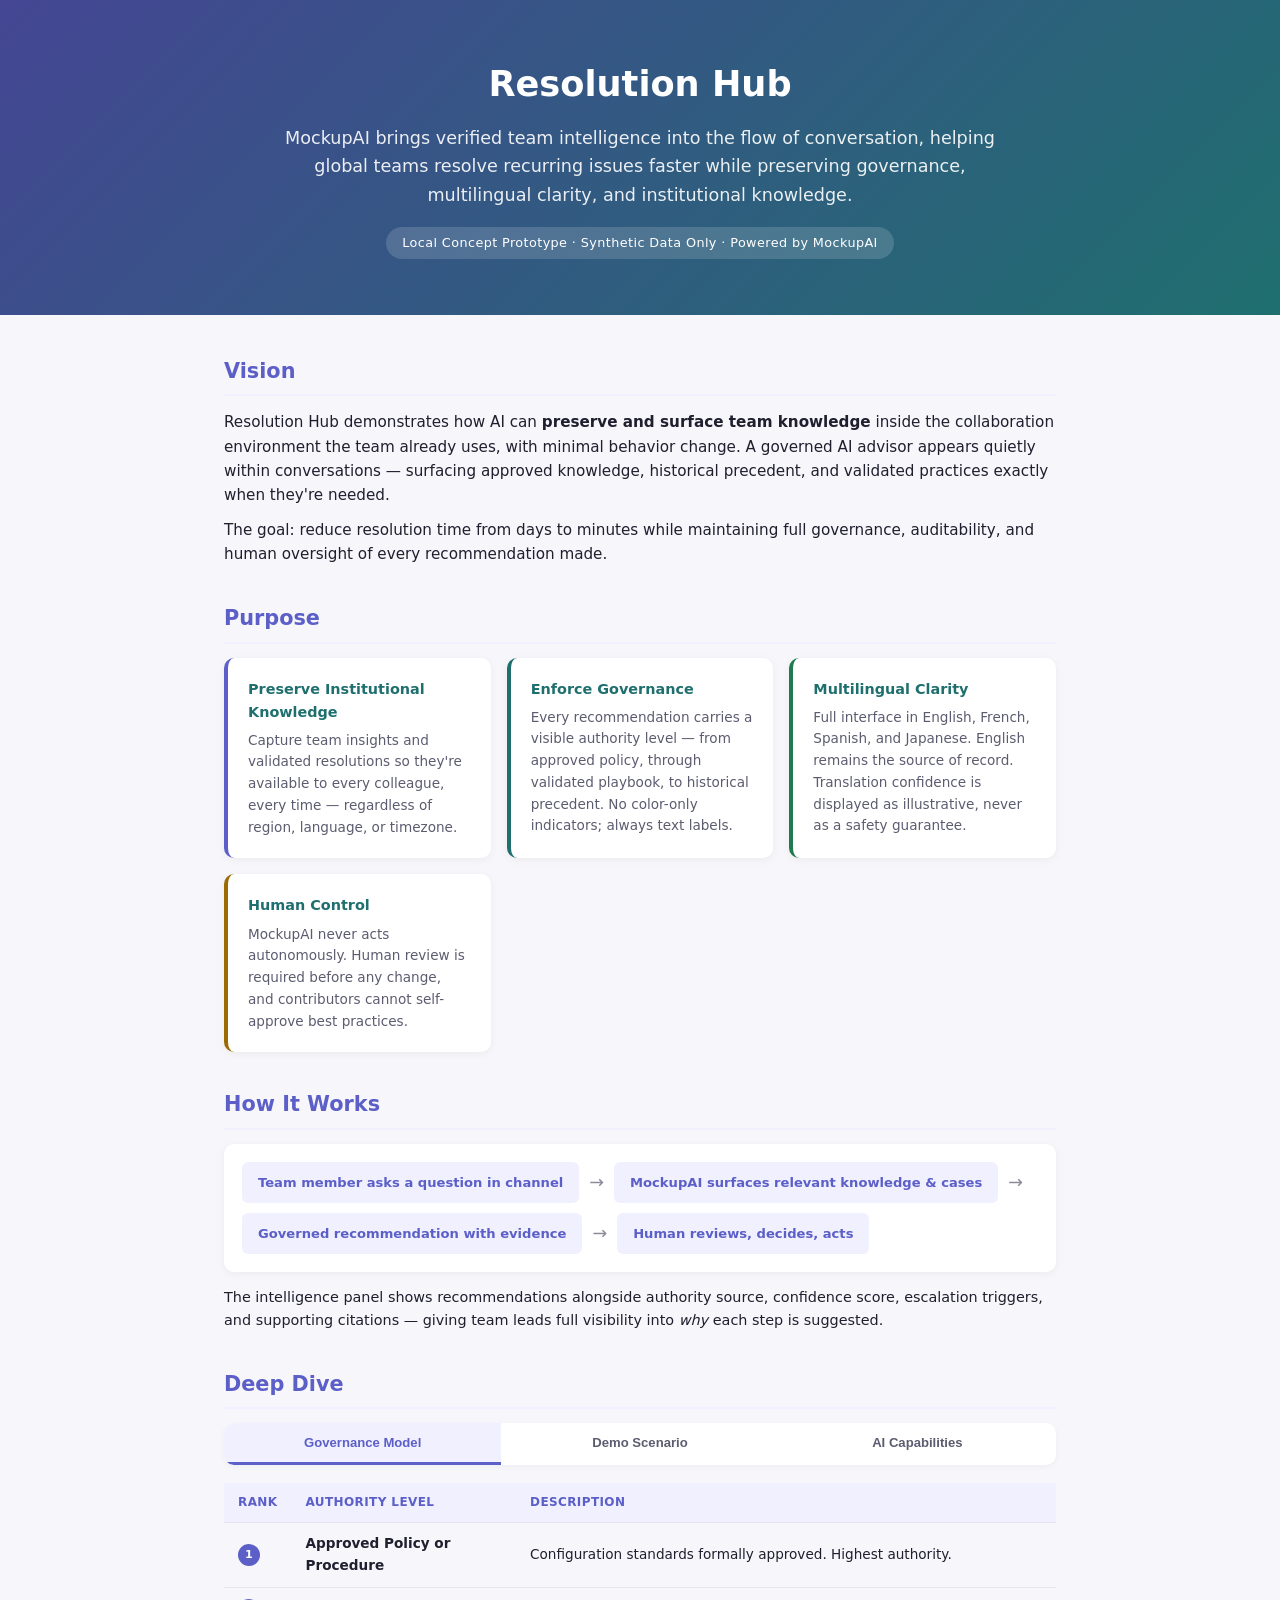
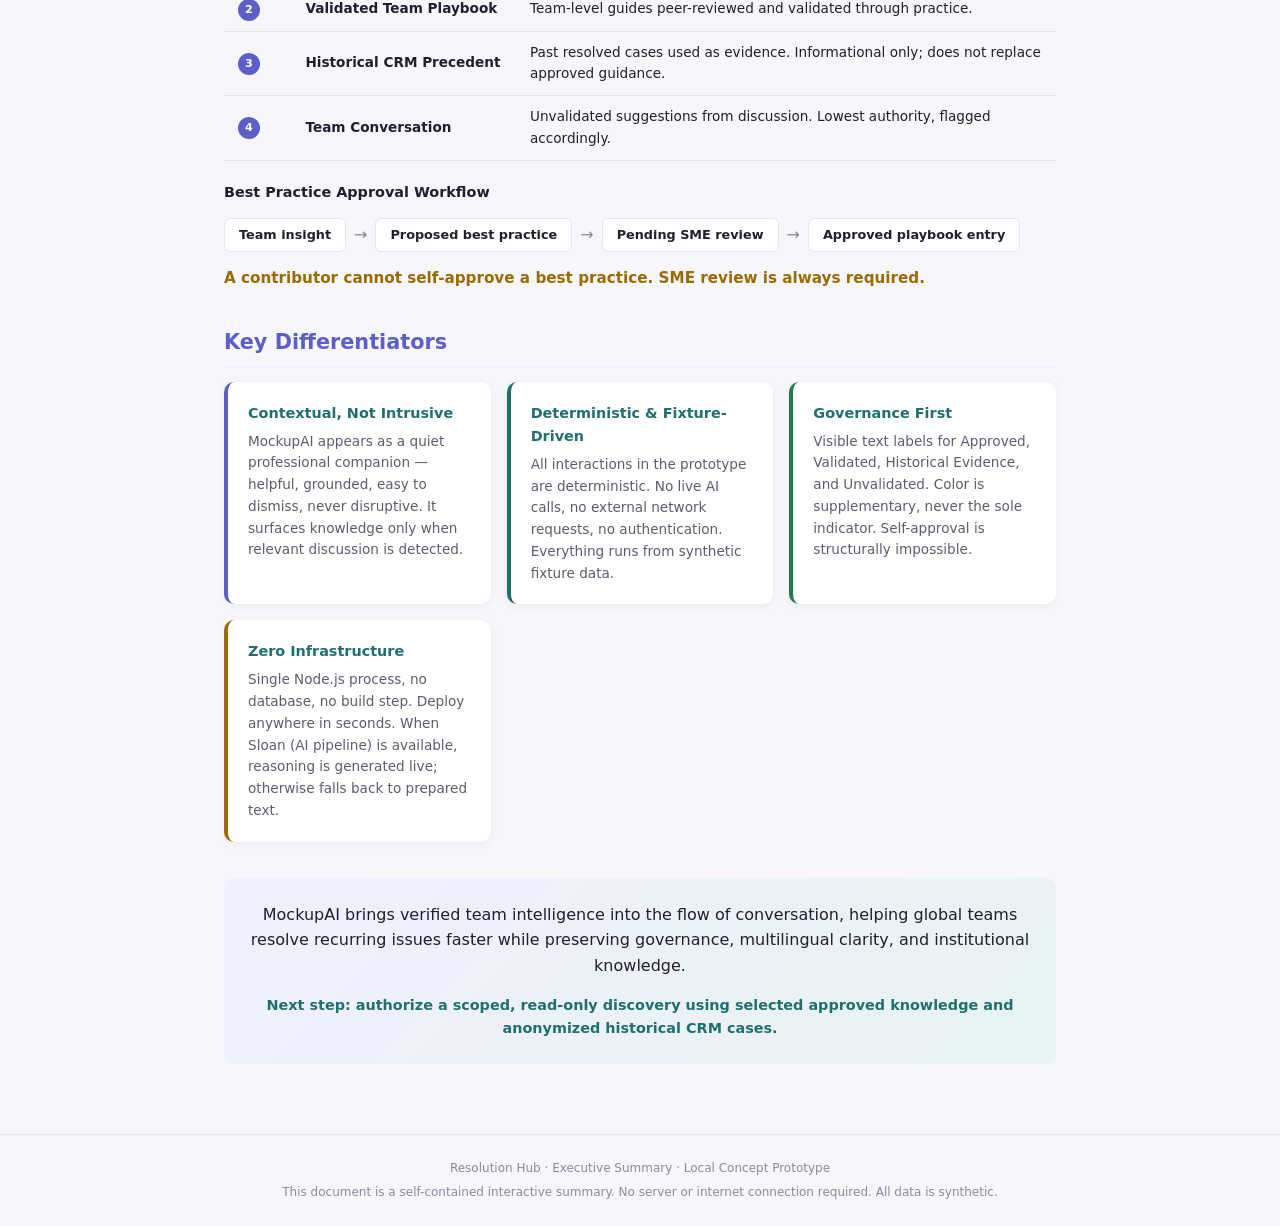
==== executive-summary.html @ 2b1a95a9 "Initial commit: Resolution Hub — MockupAI concept prototype - Travel reimbursement configuration sce" ====
<!DOCTYPE html>
<html lang="en">
<head>
  <meta charset="UTF-8" />
  <meta name="viewport" content="width=device-width, initial-scale=1.0" />
  <title>Executive Summary — Resolution Hub (MockupAI)</title>
  <style>
    :root {
      --purple: #5b5fc7;
      --purple-light: #f0f0ff;
      --teal: #1f6f6f;
      --teal-light: #e7f3f1;
      --green: #1f7a4d;
      --blue: #2f6fb0;
      --amber: #9a6b00;
      --gray: #8a8a9c;
      --bg: #f7f6fb;
      --card: #ffffff;
      --text: #1f1f2e;
      --muted: #5c5c70;
      --faint: #8a8a9c;
      --line: #e6e4ee;
      --radius: 10px;
    }
    * { box-sizing: border-box; margin: 0; padding: 0; }
    body {
      font-family: "Segoe UI", system-ui, -apple-system, sans-serif;
      background: var(--bg); color: var(--text);
      line-height: 1.6; padding: 0;
    }
    .hero {
      background: linear-gradient(135deg, #444693 0%, var(--teal) 100%);
      color: white; padding: 56px 40px; text-align: center;
    }
    .hero h1 { font-size: 2.2rem; margin-bottom: 12px; font-weight: 700; }
    .hero .subtitle { font-size: 1.1rem; opacity: .9; max-width: 720px; margin: 0 auto; }
    .hero .badge {
      display: inline-block; margin-top: 18px;
      background: rgba(255,255,255,.15); padding: 6px 16px;
      border-radius: 20px; font-size: .8rem; letter-spacing: .4px;
    }
    .container { max-width: 880px; margin: 0 auto; padding: 40px 24px; }
    .section { margin-bottom: 36px; }
    .section h2 {
      font-size: 1.3rem; color: var(--purple); margin-bottom: 14px;
      padding-bottom: 6px; border-bottom: 2px solid var(--purple-light);
    }
    .section p { margin-bottom: 10px; font-size: .95rem; }
    .cards { display: grid; grid-template-columns: repeat(auto-fit, minmax(240px, 1fr)); gap: 16px; margin-top: 14px; }
    .card {
      background: var(--card); border-radius: var(--radius); padding: 20px;
      box-shadow: 0 2px 8px rgba(0,0,0,.05); border-left: 4px solid var(--purple);
      transition: transform .2s, box-shadow .2s;
    }
    .card:hover { transform: translateY(-2px); box-shadow: 0 6px 16px rgba(0,0,0,.08); }
    .card h3 { font-size: .9rem; margin-bottom: 6px; color: var(--teal); }
    .card p { font-size: .85rem; color: var(--muted); margin: 0; }
    .card.teal { border-left-color: var(--teal); }
    .card.green { border-left-color: var(--green); }
    .card.amber { border-left-color: var(--amber); }

    .flow {
      display: flex; align-items: center; gap: 10px; flex-wrap: wrap;
      margin-top: 14px; padding: 18px; background: var(--card);
      border-radius: var(--radius); box-shadow: 0 2px 8px rgba(0,0,0,.05);
    }
    .flow-step {
      background: var(--purple-light); padding: 10px 16px; border-radius: 6px;
      font-size: .82rem; font-weight: 600; color: var(--purple); text-align: center; min-width: 100px;
    }
    .flow-arrow { font-size: 1.1rem; color: var(--faint); }

    .gov-table { width: 100%; border-collapse: collapse; margin-top: 14px; font-size: .85rem; }
    .gov-table th, .gov-table td { padding: 10px 14px; text-align: left; border-bottom: 1px solid var(--line); }
    .gov-table th { background: var(--purple-light); font-size: .75rem; text-transform: uppercase; letter-spacing: .4px; color: var(--purple); }
    .gov-table tr:hover td { background: #fafafa; }
    .rank { display: inline-block; width: 22px; height: 22px; border-radius: 50%; background: var(--purple); color: white; text-align: center; line-height: 22px; font-size: .7rem; font-weight: 700; }

    .wf-flow { display: flex; align-items: center; gap: 8px; flex-wrap: wrap; margin: 14px 0; }
    .wf-step { background: var(--card); border: 1px solid var(--line); padding: 6px 14px; border-radius: 6px; font-size: .8rem; font-weight: 600; }
    .wf-arrow { color: var(--faint); }
    .wf-note { font-size: .8rem; color: var(--amber); font-weight: 600; }

    details { margin-bottom: 10px; }
    details summary {
      cursor: pointer; font-weight: 600; color: var(--purple);
      padding: 10px 14px; background: var(--card); border-radius: var(--radius);
      box-shadow: 0 2px 6px rgba(0,0,0,.04); list-style: none;
    }
    details summary::before { content: "▸ "; }
    details[open] summary::before { content: "▾ "; }
    details .detail-body { padding: 14px; background: #fafafa; border-radius: 0 0 var(--radius) var(--radius); margin-top: -4px; font-size: .85rem; }

    .tabs { display: flex; gap: 0; margin-bottom: 18px; background: var(--card); border-radius: var(--radius); overflow: hidden; box-shadow: 0 2px 6px rgba(0,0,0,.04); }
    .tab-btn {
      flex: 1; padding: 12px; border: none; background: transparent;
      font-size: .82rem; font-weight: 600; color: var(--muted); cursor: pointer;
      border-bottom: 3px solid transparent; transition: all .2s;
    }
    .tab-btn.active { color: var(--purple); border-bottom-color: var(--purple); background: var(--purple-light); }
    .tab-btn:hover { background: #f0f0f0; }
    .tab-panel { display: none; }
    .tab-panel.active { display: block; }

    .exec-callout {
      background: linear-gradient(135deg, var(--purple-light) 0%, var(--teal-light) 100%);
      border-radius: var(--radius); padding: 24px; margin-top: 30px; text-align: center;
    }
    .exec-callout .exec-msg { font-size: 1rem; font-weight: 500; line-height: 1.6; margin-bottom: 16px; }
    .exec-callout .exec-next { font-size: .9rem; color: var(--teal); font-weight: 600; }

    .footer {
      text-align: center; padding: 24px; color: var(--faint);
      font-size: .75rem; border-top: 1px solid var(--line); margin-top: 30px;
    }
    @media (max-width: 600px) {
      .hero { padding: 36px 20px; }
      .hero h1 { font-size: 1.6rem; }
      .flow { flex-direction: column; }
      .flow-arrow { transform: rotate(90deg); }
    }
  </style>
</head>
<body>

<div class="hero">
  <h1>Resolution Hub</h1>
  <p class="subtitle">MockupAI brings verified team intelligence into the flow of conversation, helping global teams resolve recurring issues faster while preserving governance, multilingual clarity, and institutional knowledge.</p>
  <span class="badge">Local Concept Prototype · Synthetic Data Only · Powered by MockupAI</span>
</div>

<div class="container">

  <!-- Vision -->
  <div class="section">
    <h2>Vision</h2>
    <p>Resolution Hub demonstrates how AI can <strong>preserve and surface team knowledge</strong> inside the collaboration environment the team already uses, with minimal behavior change. A governed AI advisor appears quietly within conversations — surfacing approved knowledge, historical precedent, and validated practices exactly when they're needed.</p>
    <p>The goal: reduce resolution time from days to minutes while maintaining full governance, auditability, and human oversight of every recommendation made.</p>
  </div>

  <!-- Purpose -->
  <div class="section">
    <h2>Purpose</h2>
    <div class="cards">
      <div class="card">
        <h3>Preserve Institutional Knowledge</h3>
        <p>Capture team insights and validated resolutions so they're available to every colleague, every time — regardless of region, language, or timezone.</p>
      </div>
      <div class="card teal">
        <h3>Enforce Governance</h3>
        <p>Every recommendation carries a visible authority level — from approved policy, through validated playbook, to historical precedent. No color-only indicators; always text labels.</p>
      </div>
      <div class="card green">
        <h3>Multilingual Clarity</h3>
        <p>Full interface in English, French, Spanish, and Japanese. English remains the source of record. Translation confidence is displayed as illustrative, never as a safety guarantee.</p>
      </div>
      <div class="card amber">
        <h3>Human Control</h3>
        <p>MockupAI never acts autonomously. Human review is required before any change, and contributors cannot self-approve best practices.</p>
      </div>
    </div>
  </div>

  <!-- How it works -->
  <div class="section">
    <h2>How It Works</h2>
    <div class="flow">
      <div class="flow-step">Team member asks a question in channel</div>
      <span class="flow-arrow">&rarr;</span>
      <div class="flow-step">MockupAI surfaces relevant knowledge &amp; cases</div>
      <span class="flow-arrow">&rarr;</span>
      <div class="flow-step">Governed recommendation with evidence</div>
      <span class="flow-arrow">&rarr;</span>
      <div class="flow-step">Human reviews, decides, acts</div>
    </div>
    <p style="margin-top: 14px; font-size: .9rem;">The intelligence panel shows recommendations alongside authority source, confidence score, escalation triggers, and supporting citations — giving team leads full visibility into <em>why</em> each step is suggested.</p>
  </div>

  <!-- Deep dive tabs -->
  <div class="section">
    <h2>Deep Dive</h2>
    <div class="tabs">
      <button class="tab-btn active" onclick="switchTab('governance')">Governance Model</button>
      <button class="tab-btn" onclick="switchTab('scenario')">Demo Scenario</button>
      <button class="tab-btn" onclick="switchTab('capabilities')">AI Capabilities</button>
    </div>

    <div class="tab-panel active" id="panel-governance">
      <table class="gov-table">
        <thead><tr><th>Rank</th><th>Authority Level</th><th>Description</th></tr></thead>
        <tbody>
          <tr><td><span class="rank">1</span></td><td><strong>Approved Policy or Procedure</strong></td><td>Configuration standards formally approved. Highest authority.</td></tr>
          <tr><td><span class="rank">2</span></td><td><strong>Validated Team Playbook</strong></td><td>Team-level guides peer-reviewed and validated through practice.</td></tr>
          <tr><td><span class="rank">3</span></td><td><strong>Historical CRM Precedent</strong></td><td>Past resolved cases used as evidence. Informational only; does not replace approved guidance.</td></tr>
          <tr><td><span class="rank">4</span></td><td><strong>Team Conversation</strong></td><td>Unvalidated suggestions from discussion. Lowest authority, flagged accordingly.</td></tr>
        </tbody>
      </table>
      <h3 style="margin-top:20px; font-size:.9rem; color:#1f1f2e;">Best Practice Approval Workflow</h3>
      <div class="wf-flow">
        <span class="wf-step">Team insight</span><span class="wf-arrow">→</span>
        <span class="wf-step">Proposed best practice</span><span class="wf-arrow">→</span>
        <span class="wf-step">Pending SME review</span><span class="wf-arrow">→</span>
        <span class="wf-step">Approved playbook entry</span>
      </div>
      <p class="wf-note">A contributor cannot self-approve a best practice. SME review is always required.</p>
    </div>

    <div class="tab-panel" id="panel-scenario">
      <p style="margin-bottom:12px;">The prototype demonstrates a realistic <strong>international travel reimbursement configuration issue</strong>:</p>
      <details>
        <summary>Scenario: Multi-day travel producing partial-day results</summary>
        <div class="detail-body">
          <p>A consultant reports that a multi-day travel scenario is producing partial-day results when full-day results were expected. Team members respond with troubleshooting guidance: review travel-period classification, configuration hierarchy, rule precedence, interval definitions, supporting adjustment logic, and policy conditions.</p>
          <p style="margin-top:8px;">MockupAI surfaces a governed recommendation backed by 14 comparable historical cases (12 resolved through validation of configuration precedence), an approved troubleshooting guide (KB-DEMO-204), and a validated team playbook (PLAY-DEMO-015).</p>
        </div>
      </details>
      <details>
        <summary>What MockupAI shows</summary>
        <div class="detail-body">
          <p><strong>Recommended Action:</strong> 6 ordered steps from confirming travel-period classification through escalation to SME.</p>
          <p><strong>Similar Cases:</strong> 14 comparable cases with common pattern analysis, regional breakdown (EMEA, Americas, APAC), and illustrative resolution rate.</p>
          <p><strong>Knowledge:</strong> Approved guide, validated playbook, and one proposed best practice (pending SME review).</p>
          <p><strong>Team Context:</strong> Thread summary, suggested experts, and team roles involved.</p>
        </div>
      </details>
      <details>
        <summary>Synthetic citations used</summary>
        <div class="detail-body">
          <p>KB-DEMO-204, CRM-DEMO-101 through CRM-DEMO-114, PLAY-DEMO-015, PLAY-PROPOSED-001. All fictional.</p>
        </div>
      </details>
    </div>

    <div class="tab-panel" id="panel-capabilities">
      <div class="cards">
        <div class="card">
          <h3>Summarize &amp; Identify</h3>
          <p>Summarize the thread, identify key investigation areas, and surface related historical CRM cases automatically.</p>
        </div>
        <div class="card teal">
          <h3>Knowledge &amp; Experts</h3>
          <p>Identify approved knowledge, validated practices, and suggest subject matter experts to involve.</p>
        </div>
        <div class="card green">
          <h3>Draft &amp; Convert</h3>
          <p>Draft a response for human review. Convert the final resolution into a proposed knowledge entry (requires SME approval).</p>
        </div>
        <div class="card amber">
          <h3>Multilingual Reasoning</h3>
          <p>Generate reasoning in the user's preferred language while preserving English as the source of record. CRM field names kept in English to avoid ambiguity.</p>
        </div>
      </div>
    </div>
  </div>

  <!-- Key differentiators -->
  <div class="section">
    <h2>Key Differentiators</h2>
    <div class="cards">
      <div class="card">
        <h3>Contextual, Not Intrusive</h3>
        <p>MockupAI appears as a quiet professional companion — helpful, grounded, easy to dismiss, never disruptive. It surfaces knowledge only when relevant discussion is detected.</p>
      </div>
      <div class="card teal">
        <h3>Deterministic &amp; Fixture-Driven</h3>
        <p>All interactions in the prototype are deterministic. No live AI calls, no external network requests, no authentication. Everything runs from synthetic fixture data.</p>
      </div>
      <div class="card green">
        <h3>Governance First</h3>
        <p>Visible text labels for Approved, Validated, Historical Evidence, and Unvalidated. Color is supplementary, never the sole indicator. Self-approval is structurally impossible.</p>
      </div>
      <div class="card amber">
        <h3>Zero Infrastructure</h3>
        <p>Single Node.js process, no database, no build step. Deploy anywhere in seconds. When Sloan (AI pipeline) is available, reasoning is generated live; otherwise falls back to prepared text.</p>
      </div>
    </div>
  </div>

  <!-- Executive callout -->
  <div class="exec-callout">
    <p class="exec-msg">MockupAI brings verified team intelligence into the flow of conversation, helping global teams resolve recurring issues faster while preserving governance, multilingual clarity, and institutional knowledge.</p>
    <p class="exec-next">Next step: authorize a scoped, read-only discovery using selected approved knowledge and anonymized historical CRM cases.</p>
  </div>

</div>

<div class="footer">
  <p>Resolution Hub · Executive Summary · Local Concept Prototype</p>
  <p style="margin-top:4px;">This document is a self-contained interactive summary. No server or internet connection required. All data is synthetic.</p>
</div>

<script>
  function switchTab(name) {
    document.querySelectorAll('.tab-btn').forEach(b => b.classList.remove('active'));
    document.querySelectorAll('.tab-panel').forEach(p => p.classList.remove('active'));
    document.getElementById('panel-' + name).classList.add('active');
    event.target.classList.add('active');
  }
</script>
</body>
</html>
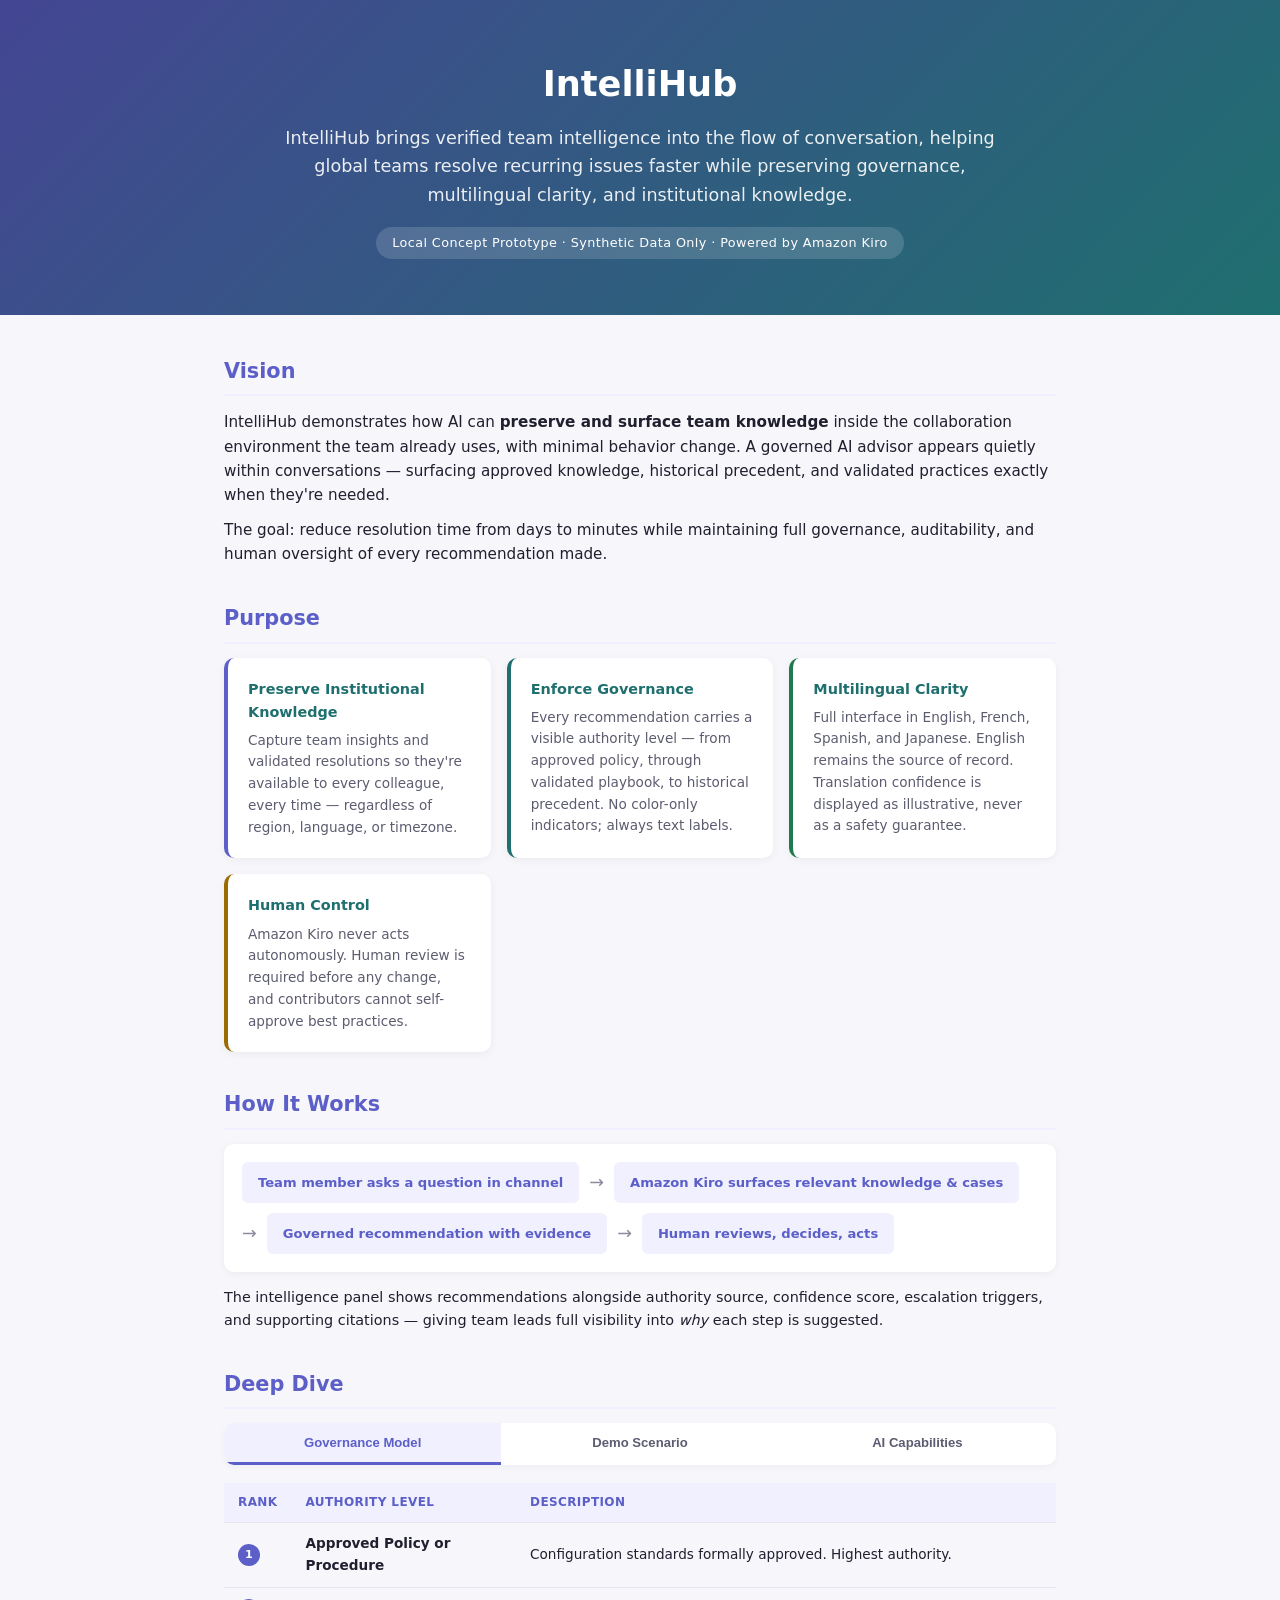
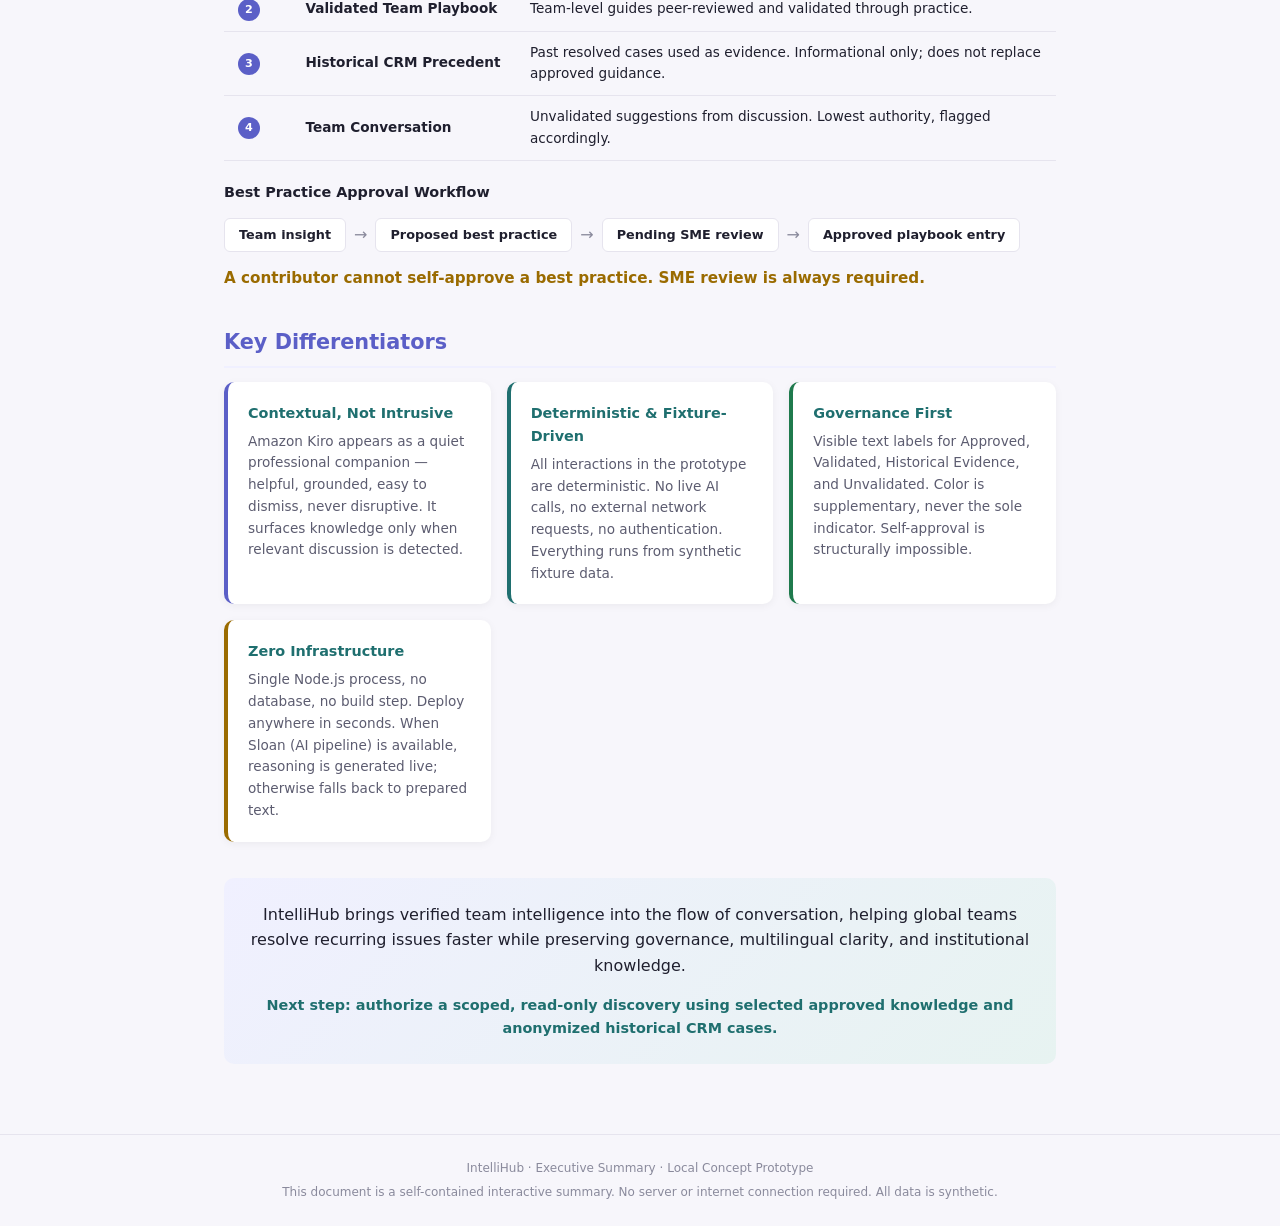
==== commit 85c3646e: "Branding change to Intellihub and powered by Kiro" ====
--- a/executive-summary.html
+++ b/executive-summary.html
@@ -3,7 +3,7 @@
 <head>
   <meta charset="UTF-8" />
   <meta name="viewport" content="width=device-width, initial-scale=1.0" />
-  <title>Executive Summary — Resolution Hub (MockupAI)</title>
+  <title>Executive Summary — IntelliHub (Amazon Kiro)</title>
   <style>
     :root {
       --purple: #5b5fc7;
@@ -124,9 +124,9 @@
 <body>
 
 <div class="hero">
-  <h1>Resolution Hub</h1>
-  <p class="subtitle">MockupAI brings verified team intelligence into the flow of conversation, helping global teams resolve recurring issues faster while preserving governance, multilingual clarity, and institutional knowledge.</p>
-  <span class="badge">Local Concept Prototype · Synthetic Data Only · Powered by MockupAI</span>
+  <h1>IntelliHub</h1>
+  <p class="subtitle">IntelliHub brings verified team intelligence into the flow of conversation, helping global teams resolve recurring issues faster while preserving governance, multilingual clarity, and institutional knowledge.</p>
+  <span class="badge">Local Concept Prototype · Synthetic Data Only · Powered by Amazon Kiro</span>
 </div>
 
 <div class="container">
@@ -134,7 +134,7 @@
   <!-- Vision -->
   <div class="section">
     <h2>Vision</h2>
-    <p>Resolution Hub demonstrates how AI can <strong>preserve and surface team knowledge</strong> inside the collaboration environment the team already uses, with minimal behavior change. A governed AI advisor appears quietly within conversations — surfacing approved knowledge, historical precedent, and validated practices exactly when they're needed.</p>
+    <p>IntelliHub demonstrates how AI can <strong>preserve and surface team knowledge</strong> inside the collaboration environment the team already uses, with minimal behavior change. A governed AI advisor appears quietly within conversations — surfacing approved knowledge, historical precedent, and validated practices exactly when they're needed.</p>
     <p>The goal: reduce resolution time from days to minutes while maintaining full governance, auditability, and human oversight of every recommendation made.</p>
   </div>
 
@@ -156,7 +156,7 @@
       </div>
       <div class="card amber">
         <h3>Human Control</h3>
-        <p>MockupAI never acts autonomously. Human review is required before any change, and contributors cannot self-approve best practices.</p>
+        <p>Amazon Kiro never acts autonomously. Human review is required before any change, and contributors cannot self-approve best practices.</p>
       </div>
     </div>
   </div>
@@ -167,7 +167,7 @@
     <div class="flow">
       <div class="flow-step">Team member asks a question in channel</div>
       <span class="flow-arrow">&rarr;</span>
-      <div class="flow-step">MockupAI surfaces relevant knowledge &amp; cases</div>
+      <div class="flow-step">Amazon Kiro surfaces relevant knowledge &amp; cases</div>
       <span class="flow-arrow">&rarr;</span>
       <div class="flow-step">Governed recommendation with evidence</div>
       <span class="flow-arrow">&rarr;</span>
@@ -211,11 +211,11 @@
         <summary>Scenario: Multi-day travel producing partial-day results</summary>
         <div class="detail-body">
           <p>A consultant reports that a multi-day travel scenario is producing partial-day results when full-day results were expected. Team members respond with troubleshooting guidance: review travel-period classification, configuration hierarchy, rule precedence, interval definitions, supporting adjustment logic, and policy conditions.</p>
-          <p style="margin-top:8px;">MockupAI surfaces a governed recommendation backed by 14 comparable historical cases (12 resolved through validation of configuration precedence), an approved troubleshooting guide (KB-DEMO-204), and a validated team playbook (PLAY-DEMO-015).</p>
+          <p style="margin-top:8px;">Amazon Kiro surfaces a governed recommendation backed by 14 comparable historical cases (12 resolved through validation of configuration precedence), an approved troubleshooting guide (KB-DEMO-204), and a validated team playbook (PLAY-DEMO-015).</p>
         </div>
       </details>
       <details>
-        <summary>What MockupAI shows</summary>
+        <summary>What Amazon Kiro shows</summary>
         <div class="detail-body">
           <p><strong>Recommended Action:</strong> 6 ordered steps from confirming travel-period classification through escalation to SME.</p>
           <p><strong>Similar Cases:</strong> 14 comparable cases with common pattern analysis, regional breakdown (EMEA, Americas, APAC), and illustrative resolution rate.</p>
@@ -259,7 +259,7 @@
     <div class="cards">
       <div class="card">
         <h3>Contextual, Not Intrusive</h3>
-        <p>MockupAI appears as a quiet professional companion — helpful, grounded, easy to dismiss, never disruptive. It surfaces knowledge only when relevant discussion is detected.</p>
+        <p>Amazon Kiro appears as a quiet professional companion — helpful, grounded, easy to dismiss, never disruptive. It surfaces knowledge only when relevant discussion is detected.</p>
       </div>
       <div class="card teal">
         <h3>Deterministic &amp; Fixture-Driven</h3>
@@ -278,14 +278,14 @@
 
   <!-- Executive callout -->
   <div class="exec-callout">
-    <p class="exec-msg">MockupAI brings verified team intelligence into the flow of conversation, helping global teams resolve recurring issues faster while preserving governance, multilingual clarity, and institutional knowledge.</p>
+    <p class="exec-msg">IntelliHub brings verified team intelligence into the flow of conversation, helping global teams resolve recurring issues faster while preserving governance, multilingual clarity, and institutional knowledge.</p>
     <p class="exec-next">Next step: authorize a scoped, read-only discovery using selected approved knowledge and anonymized historical CRM cases.</p>
   </div>
 
 </div>
 
 <div class="footer">
-  <p>Resolution Hub · Executive Summary · Local Concept Prototype</p>
+  <p>IntelliHub · Executive Summary · Local Concept Prototype</p>
   <p style="margin-top:4px;">This document is a self-contained interactive summary. No server or internet connection required. All data is synthetic.</p>
 </div>
 
